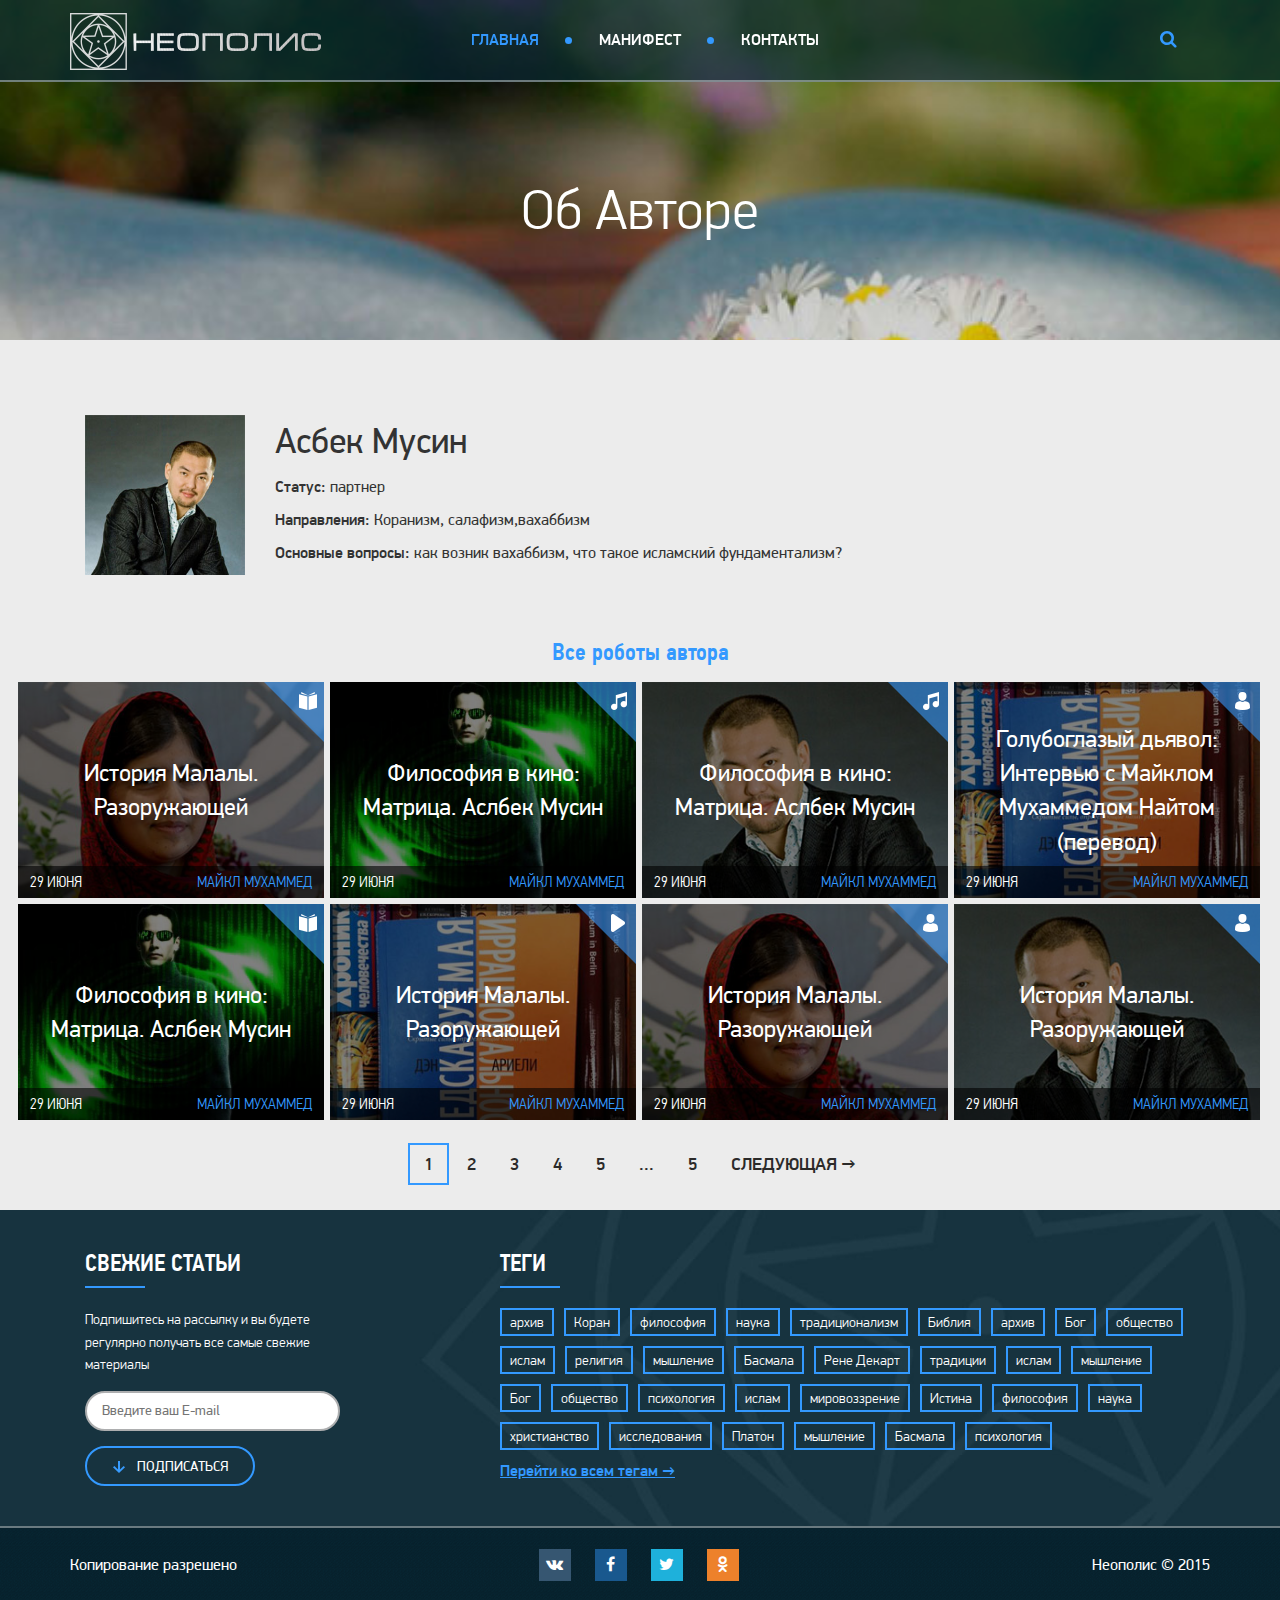
==== aboutAuthor.html @ b9168778 "about" ====
<!DOCTYPE html>
<html lang="en">
<head>
	<meta charset="utf-8">
	<meta http-equiv="X-UA-Compatible" content="IE=edge">
	<meta name="viewport" content="width=device-width, initial-scale=1">
	<title>Neopolis</title>
	<!-- Bootstrap -->
	<link href="css/bootstrap.min.css" rel="stylesheet">
	<link rel="stylesheet" href="css/font-awesome.min.css">
	<link rel="stylesheet" href="css/jquery.mCustomScrollbar.min.css">
	<link rel="stylesheet" href="css/style.css"> 

	<!-- HTML5 Shim and Respond.js IE8 support of HTML5 elements and media queries -->
	<!-- WARNING: Respond.js doesn't work if you view the page via file:// -->
	<!--[if lt IE 9]>
	  <script src="https://oss.maxcdn.com/libs/html5shiv/3.7.0/html5shiv.js"></script>
	  <script src="https://oss.maxcdn.com/libs/respond.js/1.4.2/respond.min.js"></script>
	  <![endif]-->
	</head>
	<body>
		<header>
			<div class="navbar navbar-default navbar-fixed-top" role="navigation">
				<div class="container">
					<div class="navbar-header">
						<button type="button" class="navbar-toggle" data-toggle="collapse" data-target=".navbar-collapse">
							<span class="sr-only">Toggle navigation</span>
							<span class="icon-bar"></span>
							<span class="icon-bar"></span>
							<span class="icon-bar"></span>
						</button>
						<a class="navbar-brand" href="#"><img src="img/logo.png" height="57" width="251" alt=""></a>
					</div>
					<div class="navbar-collapse collapse">
						<ul class="nav navbar-nav">
							<li class="active"><a class="transition" href="#">Главная</a></li>
							<li><a class="transition" href="#">Манифест</a></li>
							<li><a class="transition" href="#">Контакты</a></li> 
						</ul>
						<div class="pull-right col-md-3">
							<form class="search transition">
								<input class="transition" type="text" placeholder = "Искать...">
								<input type="submit">
								<i class="fa fa-search"></i>
							</form>
						</div>

					</div><!--/.nav-collapse -->
				</div>
			</div> 
		</header>
		<section class="page aboutauthor">
			<div class="page_title text-center">
				<p class="title">Об Авторе</p> 
			</div>
			<div class="page_content container">
			<div class="author_info">
				<div class="col-lg-2 col-md-3 col-sm-4 photo">
					<img src="img/authorphoto.jpg" height="370" width="246" alt="author">
				</div>
				<div class="col-lg-10 col-md-9 col-sm-8">
					<p class="name">Асбек Мусин</p>
					<p class="status"><strong>Статус:</strong> партнер</p>
					<p class="direction"><strong>Направления:</strong> Коранизм, салафизм,вахаббизм</p>
					<p class="main_quetions"><strong>Основные вопросы:</strong> как возник вахаббизм, что такое исламский фундаментализм?</p>

				</div>
			</div>
			</div>
			<div class="container-fluid">  

				<!-- categories Plus Filters -->
				<div class="categories"> 

					<!-- categories Filters -->
					<div id="filters">
						<ul class="all_publish">
							<li><a id="all" href="#">Все роботы автора</a></li> 
						</ul>
					</div> 
					<!--/categories Filters --> 

					<!-- categories Wrap -->
					<div class="isotope" style="position: relative; overflow: hidden; height: 480px;" id="categories-wrap"> 

						<!-- categories Item Video Expander  -->
						<div class="categories-item  reading isotope-item">
							<div class="categories-image"> <img src="img/img_category1.jpg"> </div>
							<a href="#" class="post-overlay transition"><p>История Малалы. Разоружающей</p></a> 
							<div class="post_info">
								<p class="date">29 Июня</p>
								<a href="#">Майкл Мухаммед</a>
							</div>
							<div class="stiker"><i class="read"></i></div>
						</div>
						<div class="categories-item listening isotope-item">
							<div class="categories-image"> <img src="img/img_category2.jpg"> </div>
							<a href="#" class="post-overlay transition"><p>Философия в кино: Матрица. Аслбек Мусин</p></a> 
							<div class="post_info">
								<p class="date">29 Июня</p>
								<a href="#">Майкл Мухаммед</a>
							</div>
							<div class="stiker"><i class="listen"></i></div>
						</div>
						<div class="categories-item  listening isotope-item">
							<div class="categories-image"> <img src="img/img_category3.jpg"> </div>
							<a href="#" class="post-overlay transition"><p>Философия в кино: Матрица. Аслбек Мусин</p></a> 
							<div class="post_info">
								<p class="date">29 Июня</p>
								<a href="#">Майкл Мухаммед</a>
							</div>
							<div class="stiker"><i class="listen"></i></div>
						</div>
						<div class="categories-item  authors isotope-item">
							<div class="categories-image"> <img src="img/img_category4.jpg"> </div>
							<a href="#" class="post-overlay transition"><p>Голубоглазый дьявол: Интервью с Майклом Мухаммедом Найтом (перевод)</p></a> 
							<div class="post_info">
								<p class="date">29 Июня</p>
								<a href="#">Майкл Мухаммед</a>
							</div>
							<div class="stiker"><i class="author"></i></div>
						</div>
						<div class="categories-item  reading isotope-item">
							<div class="categories-image"> <img src="img/img_category2.jpg"> </div>
							<a href="#" class="post-overlay transition"><p>Философия в кино: Матрица. Аслбек Мусин</p></a> 
							<div class="post_info">
								<p class="date">29 Июня</p>
								<a href="#">Майкл Мухаммед</a>
							</div>
							<div class="stiker"><i class="read"></i></div>
						</div>
						<div class="categories-item  watching isotope-item">
							<div class="categories-image"> <img src="img/img_category4.jpg"> </div>
							<a href="#" class="post-overlay transition"><p>История Малалы. Разоружающей</p></a> 
							<div class="post_info">
								<p class="date">29 Июня</p>
								<a href="#">Майкл Мухаммед</a>
							</div>
							<div class="stiker"><i class="watch"></i></div>
						</div>
						<div class="categories-item  authors isotope-item">
							<div class="categories-image"> <img src="img/img_category1.jpg"> </div>
							<a href="#" class="post-overlay transition"><p>История Малалы. Разоружающей</p></a> 
							<div class="post_info">
								<p class="date">29 Июня</p>
								<a href="#">Майкл Мухаммед</a>
							</div>
							<div class="stiker"><i class="author"></i></div>
						</div>
						<div class="categories-item  authors isotope-item">
							<div class="categories-image"> <img src="img/img_category3.jpg"> </div>
							<a href="#" class="post-overlay transition"><p>История Малалы. Разоружающей</p></a> 
							<div class="post_info">
								<p class="date">29 Июня</p>
								<a href="#">Майкл Мухаммед</a>
							</div>
							<div class="stiker"><i class="author"></i></div>
						</div>
						<!--/categories Item Video Expander  --> 

						<!--/categories Item With PrettyPhoto  --> 

					</div>
					<!--/categories Wrap --> 
					<ul class="pagination">
						<li class="prev"><a href="#">&#8592 предыдущая</a></li>
						<li class="active"><a  href="#">1</a></li>
						<li><a href="#">2</a></li>
						<li><a href="#">3</a></li>
						<li><a href="#">4</a></li>
						<li><a href="#">5</a></li>
						<li><span>...</span></li>
						<li><a href="#">5</a></li>
						<li class="next"><a href="#">следующая &#8594</a></li>
					</ul>
				</div>  
			</div>
		</section>

		<footer>
			<div class="prefooter">
				<div class="container">
					<div class="new_articles col-md-3 col-sm-4">
						<h4>Свежие Статьи</h4>
						<div class="blue_line"></div>
						<p>Подпишитесь на рассылку и вы будете регулярно получать все самые свежие материалы </p>
						<form class="subscribe">
							<input type="email" placeholder="Введите ваш E-mail">
							<button class="transition" type="submit"><i></i>Подписаться</button> 
						</form>
					</div>
					<div class="tags col-sm-8 pull-right">
						<h4>ТЕги</h4>
						<div class="blue_line"></div>
						<ul class="list-unstyled list-inline">
							<li><a href="#">архив</a></li>
							<li><a href="#">Коран</a></li>
							<li><a href="#">философия</a></li>
							<li><a href="#">наука</a></li>
							<li><a href="#">традиционализм</a></li>
							<li><a href="#">Библия</a></li>
							<li><a href="#">архив</a></li>
							<li><a href="#">Бог</a></li>
							<li><a href="#">общество</a></li>
							<li><a href="#">ислам</a></li>
							<li><a href="#">религия</a></li>
							<li><a href="#">мышление</a></li>
							<li><a href="#">Басмала</a></li>
							<li><a href="#">Рене Декарт</a></li>
							<li><a href="#">традиции</a></li>
							<li><a href="#">ислам</a></li>
							<li><a href="#">мышление</a></li>
							<li><a href="#">Бог</a></li>
							<li><a href="#">общество</a></li>
							<li><a href="#">психология</a></li>
							<li><a href="#">ислам</a></li>
							<li><a href="#">мировоззрение</a></li>
							<li><a href="#">Истина</a></li>
							<li><a href="#">философия</a></li>
							<li><a href="#">наука</a></li>
							<li><a href="#">христианство</a></li>
							<li><a href="#">исследования</a></li>
							<li><a href="#">Платон</a></li>
							<li><a href="#">мышление</a></li>
							<li><a href="#">Басмала</a></li>
							<li><a href="#">психология</a></li>
						</ul>
						<a class="all_tags" href="#">Перейти ко всем тегам &#8594</a>
					</div>
				</div>
			</div>
			<div class="copyright"> 
				<div class="container">
					<p class="text-left">Копирование разрешено</p>
					<ul class="social">
						<li><a class="vk" href="#"><i class="fa fa-vk"></i></a></li>
						<li><a class="fb" href="#"><i class="fa fa-facebook"></i></a></li>
						<li><a class="tw" href="#"><i class="fa fa-twitter"></i></a></li>
						<li><a class="od" href="#"><i class="fa fa-odnoklassniki"></i></a></li>
					</ul>
					<p class="text-right">Неополис © 2015</p>
				</div>
			</div>
		</footer> 
		<!-- jQuery (necessary for Bootstrap's JavaScript plugins) -->
		<script src="https://ajax.googleapis.com/ajax/libs/jquery/1.11.0/jquery.min.js"></script>
		<!-- Include all compiled plugins (below), or include individual files as needed -->
		<script src="js/bootstrap.min.js"></script>
		<script type="text/javascript" src="js/jquery.isotope.js"></script>
		<script type="text/javascript" src="js/selectbox.js"></script>
		<script type="text/javascript" src="js/jquery.mCustomScrollbar.concat.min.js"></script>
		<script type="text/javascript" src="js/script.js"></script>  
	</body>
	</html>
---- css/style.css ----
@font-face {
	font-family: 'PFDinTextProLight';
	src: url('../fonts/PFDinTextCondPro-Light.ttf') format('truetype');
}
@font-face {
	font-family: 'PFDinTextProMedium';
	src: url('../fonts/PFDinTextCondPro-Medium.ttf') format('truetype');
}
@font-face {
	font-family: 'PFDinDisplayProRegular';
	src: url('../fonts/PFDinDisplayPro-Regular.ttf') format('truetype');
}
@font-face {
	font-family: 'PFDinDisplayProBold';
	src: url('../fonts/PFDinDisplayPro-Bold.ttf') format('truetype');
}
@font-face {
	font-family: 'PFDinDisplayProMedium';
	src: url('../fonts/PFDinDisplayPro-Medium.ttf') format('truetype');
}
@font-face {
	font-family: 'PFDinDisplayProLight';
	src: url('../fonts/PFDinDisplayPro-Light.ttf') format('truetype');
}
@font-face {
	font-family: 'PFDinDisplayProThin';
	src: url('../fonts/PFDinDisplayPro-Thin.ttf') format('truetype');
}
body{
	font-family: "PFDinDisplayProRegular";
}
input:focus,textarea:focus,button:focus{
	outline: none;
}
a, a:hover, a:focus{
	color: #3399ff;
}
a:focus{
	text-decoration: none;
}
.transition{
	transition:300ms all ease;
}
.navbar {
	border: none;
	min-height: 80px;
	background: rgba(8, 38, 51 ,0.7);
	border-bottom: 2px solid rgba(255,255,255,0.4);
}
.navbar-default .navbar-brand{
	padding: 13px 15px;
}
.navbar-nav{
	margin-left: 105px;
}
.navbar-default .navbar-nav>.active>a,
.navbar-default .navbar-nav>.active>a:hover,
.navbar-default .navbar-nav>.active>a:focus{
	color: #3399ff;
	background: none;
} 

}
.navbar-toggle{
	border-color: #fff;
	margin-top: 30px;
}
.navbar-default .navbar-nav>li a{
	font-family: "PFDinDisplayProMedium";
	position: relative;
	font-size: 16px;
	color: #fff;
	text-transform: uppercase;
	padding: 0 30px;
	display: block;
	height: 100%;
	line-height: 80px;
}
.navbar-nav>li a:after{
	content: " ";
	position: absolute;
	right: -3px;
	top: 50%;
	margin-top: -3px;
	height: 7px;
	width: 7px;
	border-radius: 50%;
	background: #3399ff; 
}  
.navbar-nav>li:last-child a:after{
	display: none;
}
.navbar-default .navbar-nav>li>a:hover,
.navbar-default .navbar-nav>li>a:focus{
	background:none;
	color: #3399ff; 

}
.search{
	height: 40px; 
	border-radius: 20px;
	margin-top: 20px;
	width: 40px;
	float: right;
	margin-right: 17px;
	cursor: pointer;
}
.search input{
	height: 100%;
	width: 0%;
	margin-left: 12px;
	font-style: italic;
	padding-left: 5px;
	font-size: 16px;
	background-color: transparent;
	color: #b9bdbd;
	border: none;
}
.search input[type="submit"]{
	position: absolute;
	right: 30px;
	top: 0;
	width: 30px!important;
	height: 100%;
	background: transparent;
	z-index: 10;
	border: none;
	box-shadow: none;
	text-indent: -9999px;
}
.search i{
	font-size: 18px;
	color: #39F;
}
.search:hover{
	width: 100%;
	border:2px solid #3399ff;
	margin-right: 0;
}
.search:hover input{
	width: 80%;
}
/*slider*/ 
#Carousel,.carousel-inner{
	max-height: 650px;
} 
#Carousel .container{
	position: relative;
} 
.carousel-indicators{
	top: 205px;
	width: auto;
	left: 15px;
	margin-left: 0;
}
.carousel-indicators .active{
	background: #3399ff;
	border-color: #3399ff;
	width: 10px;
	height: 10px; 
	margin-right: 7px;
}
.carousel-indicators li{
	border: 2px solid #727a6d;
	margin:0;
	margin-right: 7px;
}
.carousel-inner .item img{
	width: 100%;
	float: left;
} 
.description{
	color: #fff;
	position: absolute;
	top:40%;
	line-height: 1.5;
	font-size: 16px;
}
.description h2{
	font-family: 'PFDinDisplayProMedium'; 
	font-size: 38px;
	margin-top: 0;
} 
.description .btn_read_more{ 
	font-family: 'PFDinDisplayProMedium';
	height: 40px;
	width: 165px;
	line-height: 36px; 
	text-transform: uppercase;
	margin-top: 30px;
	border: 2px solid #3399ff;
	text-align: center;
	border-radius: 20px;
	display: inline-block;
	text-decoration: none;
	color: #fff;
}
.description .btn_read_more i{
	color: #3399ff;
	font-size: 22px;
	line-height: 36px;
	margin-right: 10px;
}

.description .btn_read_more:hover{
	background:#3399ff;  
	cursor: pointer;
	color: #fff;
}
.description .btn_read_more:hover i{
	color: #fff;
}  
/********Categories*********/
.filters{
	text-align: center;
	margin-top: 42px;
	margin-bottom: 30px;
	padding:0;
}
.filters li{
	display: inline-block;
}

.filters li a{
	width: 172px;
	height: 42px;
	display: block;
	font-family: 'PFDinDisplayProBold';
	font-size: 16px;
	text-transform: uppercase;
	color: #2b2a29;
	line-height: 38px;
	text-decoration: none;
	border: 2px solid transparent;
} 
.filters li a:not(#all){
	position: relative;
	padding-left: 25px; 
}
.filters li a:not(#all):before,.title span i{
	content: "";
	position: absolute;
	top: 11px;
	width: 25px;
	height: 20px;
	display: block;
}
.filters li a.read:before{ 
	background: url(../img/icons.png) no-repeat;
	background-position: 0 0;
	left: 45px;
}
.filters li a.watch:before{ 
	background: url(../img/icons.png) no-repeat;
	background-position: -30px 0;
	left: 40px;
}
.filters li a.listen:before{ 
	background: url(../img/icons.png) no-repeat;
	background-position: -60px 0;
	left: 40px;
}
.filters li a.author:before{ 
	background: url(../img/icons.png) no-repeat;
	background-position: -90px 0;
	left: 45px;
}
.filters li a.active,.filters li a:hover{
	border:2px solid #3399ff;
}
.categories-item.isotope-item{
	border: 3px solid transparent;
	height: 222px;
	overflow: hidden;
} 
.categories-item.isotope-item:hover .post-overlay,
.categories-item.isotope-item:focus .post-overlay{
	text-decoration: none;
	background: rgba(0,0,0,0);
}
.categories-item.isotope-item img{
	width: 100%;
}
.post-overlay {
	position: absolute;
	top: 0;
	left: 0;
	width: 100%;
	height: 100%;
	background: rgba(0,0,0,.5);
	display: table;
	text-align: center;
	padding:0 30px; 
}
.post-overlay p{
	display: table-cell;
	vertical-align: middle;
	font-size: 24px;
	color: #fff;
}  
.post_info{
	position: absolute;
	bottom: 0;
	left: 0;
	width: 100%;
	height: 32px;
	background: rgba(0,0,0,.6);
	font-size: 16px;
	text-transform: uppercase;
	color: #fff;
	padding: 0 12px;
	line-height: 32px;
	font-family: "PFDinTextProLight";
	text-align: right;
}
.post_info .date{
	float: left;
}
.stiker {
	display: block;
	position: absolute;
	top: 0;
	right: 0; 
	border-top: 60px solid  rgba( 56, 155, 254, .6);
	border-left: 60px solid transparent 
} 
.stiker i {
	display: block;
	width: 20px;
	position: absolute;
	height: 20px;
	background: url(../img/icons.png) no-repeat;
	right: 5px;
	top: -50px;
}
i.read{
	background-position: 0px -20px;
}
i.watch{
	background-position: -30px -20px;
}
i.listen{
	background-position: -60px -20px;
}
i.author{
	background-position: -90px -20px;
} 
/******pagination******/

.pagination{
	display: block;
	text-align: center;
}
.pagination li{
	display: inline-block;
}
.pagination .prev{
	display: none;
}
.pagination>li>a,.pagination>li>span{
	font-family: 'PFDinDisplayProMedium';
	font-size: 18px;
	color: #2b2a29;
	text-transform: uppercase;
	padding: 6px 14px;
	border: 2px solid transparent;
	background-color: transparent;
}
.pagination>.active>a, .pagination>.active>a:hover, .pagination>.active>a:focus{
	background: none;
	color: #2b2a29;
	border: 2px solid #3399ff;
}
.pagination>li>a:hover,.pagination>li>span:hover, 
.pagination>li>a:focus {
	color: #3399ff;
	border-color: transparent;
	background: none;
}
/********Footer*******/
.prefooter{ 
	background: url(../img/prefooter_bg.jpg) no-repeat;
	background-size: cover;
	color: #fff;
	padding: 30px 0;
}
.prefooter h4{
	font-family: 'PFDinTextProMedium';
	font-size: 24px;
	text-transform: uppercase;
}
.blue_line{
	width: 60px;
	height: 2px;
	background: #3399ff;
	margin-bottom: 20px;
}
.new_articles p{
	font-family: 'PFDinDisplayProLight';
	line-height: 1.6;
}
.subscribe input,.subscribe button,form.contact button{
	width: 100%;
	height: 40px;
	border: 2px solid #adaeaf;
	border-radius: 20px;
	padding: 0 15px;
	color: #2b2a29;
	margin: 5px 0 10px;
}
.subscribe button[type="submit"],form.contact button{
	width: 170px;
	border: 2px solid #3399ff;
	background: transparent;
	text-transform: uppercase;
	color: #fff; 
} 
.subscribe button[type="submit"] i,form.contact button i{
	display: inline-block;
	width: 14px;
	height: 12px;
	margin-right: 10px;
	margin-bottom: -2px;
	background: url(../img/arrows.png) no-repeat;
}
.subscribe button[type="submit"]:hover ,form.contact button:hover{
	background: #3399ff;
	color: #fff;
}
.subscribe button[type="submit"]:hover i, form.contact button:hover i{
	background-position: 0px -12px;
}
.tags{
	padding-left: 50px;
}
.tags ul{
	margin: 0;
}
.tags ul li{
	margin: 0 7px 10px 0;
	padding: 0;
	border: 2px solid #3399ff;
}
.tags ul li a{ 
	display: block;
	font-family: 'PFDinDisplayProLight';
	color: #fff;
	padding: 2px 8px;
}
.tags ul li:hover, .tags ul li:hover a{
	background: #3399ff;
	text-decoration: none;
}
.tags .all_tags{
	text-decoration: underline;
	font-size: 16px;
	font-family: 'PFDinDisplayProMedium';
}
.tags .all_tags:hover{
	opacity: 0.7;
}

footer .copyright{
	height: 76px;
	background: url(../img/footer_bg.gif);
	border-top: 2px solid #6a7a80;
	line-height: 74px;
	color: #fff;
	font-size: 16px;
	text-align: center; 
}
.copyright p{ 
	margin: 0;
}
.copyright p.text-left{
	float: left;
}
.copyright p.text-right{
	float: right;
}
.copyright .social{
	padding:0;
	display: inline-block;
	margin: 0;
	margin-left: -52px; 
}
.copyright .social li{
	display: inline-block;
	margin: 0 10px;
}
.copyright .social li a {
	display: block;
	width: 32px;
	height: 32px;
	color: #fff;
	line-height: 32px;
}
.copyright .social li a:hover{
	opacity: 0.5;
}
.vk{
	background: #365671;
}
.fb{
	background: #19588e;
}
.tw{
	background: #1eb1db;
}
.od{
	background: #ed812b;
}
/* Isotope Transitions */	

.isotope, .isotope .isotope-item {
	-webkit-transition-duration: 0.8s;
	-moz-transition-duration: 0.8s;
	-ms-transition-duration: 0.8s;
	-o-transition-duration: 0.8s;
	transition-duration: 0.8s;
}

.isotope {
	-webkit-transition-property: height, width;
	-moz-transition-property: height, width;
	-ms-transition-property: height, width;
	-o-transition-property: height, width;
	transition-property: height, width;
}

.isotope .isotope-item {
	-webkit-transition-property: -webkit-transform, opacity;
	-moz-transition-property: -moz-transform, opacity;
	-ms-transition-property: -ms-transform, opacity;
	-o-transition-property: -o-transform, opacity;
	transition-property: transform, opacity;
}

.isotope.no-transition, .isotope.no-transition .isotope-item, .isotope .isotope-item.no-transition {
	-webkit-transition-duration: 0s;
	-moz-transition-duration: 0s;
	-ms-transition-duration: 0s;
	-o-transition-duration: 0s;
	transition-duration: 0s;
}

/******************CONTACT***************************/
.page{
	background: #ececec;
}
.page_title{
	padding-top: 80px;
	height: 340px;
	display: table;
	width: 100%;
	
}
.page_title p.title{
	display: table-cell;
	vertical-align: middle;
	font-family: 'PFDinDisplayProLight'; 
	font-size: 56px;
	color: #fff;
}
.page_content{
	padding-top: 75px;
	padding-bottom: 60px;
}
section.page .page_title{
	background-attachment: fixed;
	-webkit-background-size: cover;
	background-size: cover;
}
.contacts .page_title{
	background: url(../img/contact_bg.jpg) no-repeat ; 
}
.contacts p, .cooperation p.text-center{
	font-family: 'PFDinDisplayProMedium';
	font-size: 24px;
	color: #3399ff;
	margin-bottom: 55px;
}
form.contact input,
.selectbox .select,
form.contact textarea{
	font-family: 'PFDinDisplayProLight';
	width: 100%;
	margin-bottom: 18px;
	border-radius: 23px;
	height: 46px;
	padding: 0 20px;
	line-height: 44px;
	border:2px solid #adaeaf;
	font-size: 16px;
}
form.contact textarea{
	height: 200px;
	resize: none;
}
form.contact textarea:focus,form.contact input:focus{
	border-color: #3399ff;
}
form.contact button{
	color: #2b2a29;
	display: block;
	margin: 0 auto;
} 
.selectbox, .selectbox .select{
	width: 100%;
} 
.selectbox .select{
	background: #fff;
}
.selectbox .select:hover, .selectbox.open .select{
	background: #3399ff;
	border-color: #3399ff; 
	color: #fff;
}
.selectbox .select:hover .text{
	color: #fff;
}
.trigger{
	position: absolute; 
	top: 0;
	right: 0;
	width: 40px;
	font: normal normal normal 14px/1 FontAwesome;
	font-size: 24px; 
	line-height: 44px;
} 
.trigger:before {
	content: "\f107";
	font-size: inherit;
	color: #3399ff;
}
.selectbox .select:hover .trigger:before{
	color: #fff;
}
.selectbox.open .trigger:before {
	content: "\f106";
	color: #fff;
}
.dropdown {
	width: 100%;
	z-index: 10!important;
	top: 5px!important;
	max-height: 315px!important;
	overflow: auto;
	padding: 0;
	list-style: none;
	background-color: #fff; 
	border: 2px solid #3399ff;
	border-radius: 23px;
}
.dropdown ul{
	list-style: none;
	padding: 0 20px;
	line-height: 38px;
	color: #999;
}
.dropdown ul li{
	font-size: 16px;
	cursor: default;
}

/****SCROLL*****/
.mCSB_scrollTools .mCSB_dragger .mCSB_dragger_bar{
	width: 7px;
	margin-right: 10px;
}

.mCS-minimal-dark.mCSB_scrollTools .mCSB_dragger .mCSB_dragger_bar{
	background-color: #3399ff; background-color: rgba(51,153,255,0.8);
	filter: "alpha(opacity=20)"; -ms-filter: "alpha(opacity=20)"; 
}

.mCS-minimal-dark.mCSB_scrollTools .mCSB_dragger:active .mCSB_dragger_bar,
.mCS-minimal-dark.mCSB_scrollTools .mCSB_dragger.mCSB_dragger_onDrag .mCSB_dragger_bar{
	background-color: #3399ff; background-color: rgba(51,153,255,1);
	filter: "alpha(opacity=50)"; -ms-filter: "alpha(opacity=50)"; 
}
/*************************************/

/**********POST**************/
.post .page_title{
	background: url(../img/post_bg.jpg) no-repeat ; 
}
p.title span{
	font-family: 'PFDinDisplayProMedium';
	font-size: 20px;
	display: inline-block;
	position: relative;
	padding-left: 25px;
}
p.title span.post_category{
	margin-right: 35px;
}
.title span i{ 
    background: url(../img/icons.png) no-repeat;
    left: 0;
    top: 5px;
}
.title span i.read{
	background-position: 0px -20px;
} 
.title span i.clock{
	background-position: -112px -20px;
}
article {  
	font-family: 'PFDinTextProLight';
	font-size: 16px;
	color: #141719;
	-webkit-column-count:2;  
	-moz-column-count:2;  
	column-count:2;
	-webkit-column-gap: 60px;  
	-moz-column-gap: 60px;  
	column-gap: 60px;    
} 
article strong{
	font-family: 'PFDinTextProMedium';
	font-weight: normal;
}
blockquote { 
	font-size: 16px;
	border-left: 4px solid #3399ff;
	background-color: rgba( 27, 45, 61,.8 );
	color: #fff;
}
mark{
	padding-left: 15px;
	background: transparent;
	display: inline-block;
	background: url(../img/bulb.png) no-repeat 1px center;
}
mark cite{
	display: inline-block;
	border: 2px dotted #375772;
	border-radius: 12px;
	padding: 15px 25px;
	color: #375772;
}
.all_publish{
	font-family: 'PFDinTextProMedium';
	list-style: none; 
	padding: 0;
	text-align: center;
	font-size: 24px;
	text-transform: uppercase;
} 
.all_publish a:hover{
	text-decoration: none;
}
.post_tags p,.soc_share p{
	font-family: 'PFDinTextProMedium';
	text-transform: uppercase;
	color: #535353;
	font-size: 18px;
	display: inline-block;
	margin-right: 10px;
}
.soc_share,.post_tags{
	padding-left: 35px;
	line-height: 40px;
	margin-top: 50px;
}
.post_tags ul,.soc_share ul{
	padding: 0;
	list-style: none;
	display: inline-block;
	margin-bottom: 0;
}
.post_tags ul li,.soc_share ul li{
	display: inline-block;
}
.post_tags ul li a,.soc_share ul li a{
	display: block;
	color: #383a3c; 
	border: 2px solid #b8b9ba;
}
.post_tags ul li a:hover{
	text-decoration: none;
	opacity: 0.8;
	color: #3399ff;
	border-color: #3399ff;
}
.post_tags ul li a{
	font-family: 'PFDinTextProLight';
	font-size: 16px;
	margin-right: 4px;
	padding: 2px 8px;
	line-height: 1.4;
}
.soc_share ul li a{
	width: 40px;
	height: 40px; 
	border-radius: 50%;
	text-align: center;
	font-size: 20px;
	margin-right: 5px;
}
.soc_share ul li a:hover{
	background: #3399ff;
	border-color: #3399ff;
	color: #fff;
}
/********MANIFESR*********/
.manifest .page_title{
	background: url(../img/manifest_bg.jpg) no-repeat ; 
}
/*********Cooperation*****/
.cooperation .page_title{
	background: url(../img/сooperation_bg.jpg) no-repeat ; 
}
.cooperation p.text-center{
	margin-top: 30px;
}
.cooperation form button i{
    height: 13px;
    background-position: -14px 0px;
}
.cooperation form button:hover i{
	background-position: -14px -13px;
}

/************aboutAuthor***********/
.aboutauthor .page_title{
	background: url(../img/aboutAuthor_bg.jpg) no-repeat ; 
}
.author_info{
	font-size: 16px;
}
.author_info  p strong{
	font-family: 'PFDinDisplayProMedium';
	font-weight: normal;
}
.author_info p.name {
    font-size: 36px;
}
.author_info .photo{
	height: 160px;
	overflow: hidden;
}
.author_info .photo img{
	width: 100%;
	height: auto;
}
.aboutauthor .all_publish{
	text-transform: none;
}
/************responsive******/
@media (min-width: 1600px){
	.description{
		top: 35%;
	}
}
@media (min-width: 1800px){
	.description{
		top: 30%;
	}
}

@media (max-width: 1199px){
	.navbar-nav{
		margin-left: 20px;
	}
	.carousel-indicators{
		top: 150px;
	}
}
@media (max-width: 991px){  
	.carousel-indicators{
		top: 125px;
	}
	.filters li a{
		width: 120px;
		height: 32px;
		line-height: 28px;
	}
	.filters li a:not(#all):before{
		top: 7px;
	}
	.filters li a.read:before,.filters li a.author:before{
		left: 20px;
	}
	.filters li a.watch:before,.filters li a.listen:before{  
		left: 15px;
	} 
}
@media (max-width: 767px){  
	.navbar-nav>li a{
		font-size: 13px;
		text-align: center;
		line-height: 36px;
	}
	.navbar-nav>li a:hover{
		border-color: transparent;
	}
}
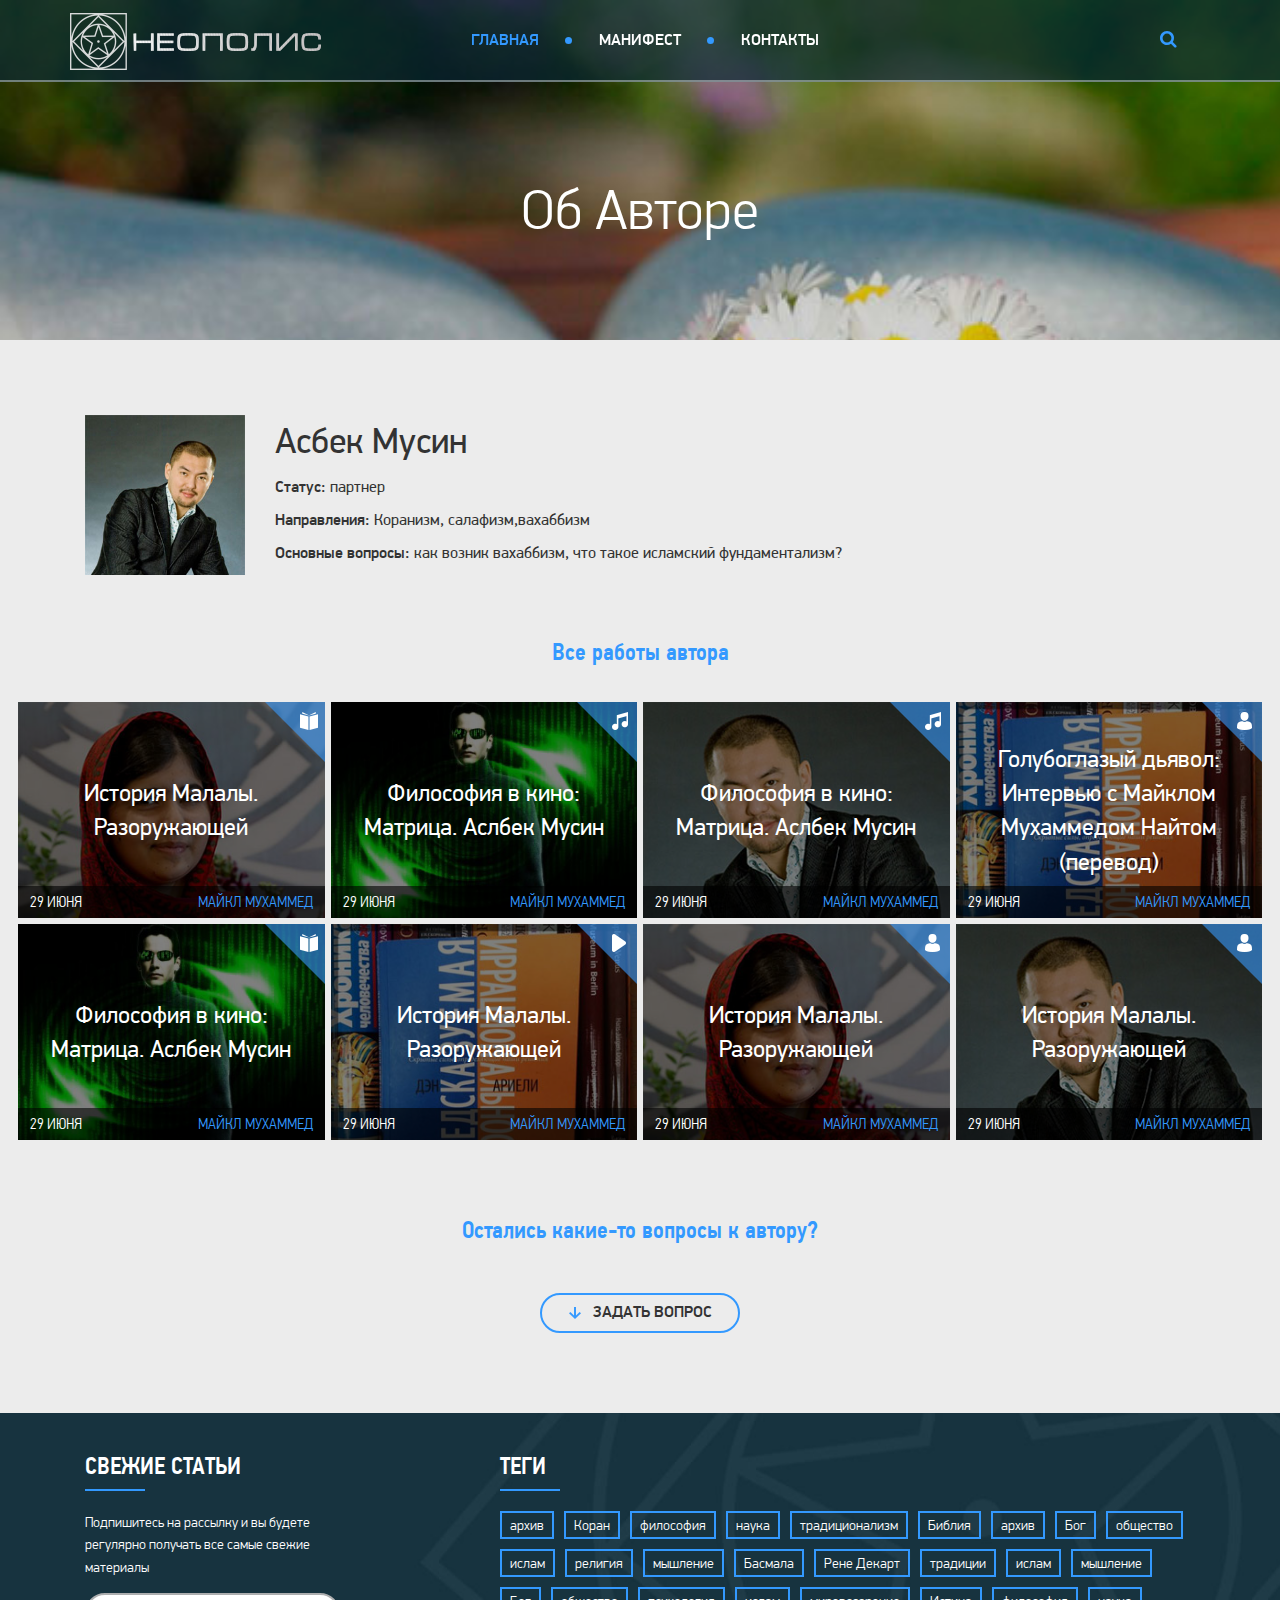
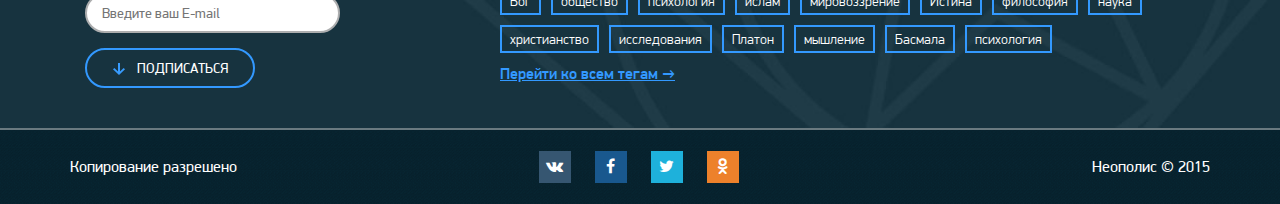
==== commit d1479f8e: "responsive" ====
--- a/aboutAuthor.html
+++ b/aboutAuthor.html
@@ -54,36 +54,30 @@
 				<p class="title">Об Авторе</p> 
 			</div>
 			<div class="page_content container">
-			<div class="author_info">
-				<div class="col-lg-2 col-md-3 col-sm-4 photo">
-					<img src="img/authorphoto.jpg" height="370" width="246" alt="author">
-				</div>
-				<div class="col-lg-10 col-md-9 col-sm-8">
-					<p class="name">Асбек Мусин</p>
-					<p class="status"><strong>Статус:</strong> партнер</p>
-					<p class="direction"><strong>Направления:</strong> Коранизм, салафизм,вахаббизм</p>
-					<p class="main_quetions"><strong>Основные вопросы:</strong> как возник вахаббизм, что такое исламский фундаментализм?</p>
-
-				</div>
-			</div>
+				<div class="author_info">
+					<div class="col-lg-2 col-md-3 col-sm-6 photo">
+						<img src="img/authorphoto.jpg" height="370" width="246" alt="author">
+					</div>
+					<div class="col-lg-10 col-md-9 col-sm-6">
+						<p class="name">Асбек Мусин</p>
+						<p class="status"><strong>Статус:</strong> партнер</p>
+						<p class="direction"><strong>Направления:</strong> Коранизм, салафизм,вахаббизм</p>
+						<p class="main_quetions"><strong>Основные вопросы:</strong> как возник вахаббизм, что такое исламский фундаментализм?</p>
+
+					</div>
+				</div>
 			</div>
 			<div class="container-fluid">  
 
-				<!-- categories Plus Filters -->
 				<div class="categories"> 
 
-					<!-- categories Filters -->
 					<div id="filters">
 						<ul class="all_publish">
-							<li><a id="all" href="#">Все роботы автора</a></li> 
+							<li><a id="all" href="#">Все работы автора</a></li> 
 						</ul>
 					</div> 
-					<!--/categories Filters --> 
-
-					<!-- categories Wrap -->
-					<div class="isotope" style="position: relative; overflow: hidden; height: 480px;" id="categories-wrap"> 
-
-						<!-- categories Item Video Expander  -->
+					<div> 
+						
 						<div class="categories-item  reading isotope-item">
 							<div class="categories-image"> <img src="img/img_category1.jpg"> </div>
 							<a href="#" class="post-overlay transition"><p>История Малалы. Разоружающей</p></a> 
@@ -155,25 +149,14 @@
 								<a href="#">Майкл Мухаммед</a>
 							</div>
 							<div class="stiker"><i class="author"></i></div>
-						</div>
-						<!--/categories Item Video Expander  --> 
-
-						<!--/categories Item With PrettyPhoto  --> 
-
-					</div>
-					<!--/categories Wrap --> 
-					<ul class="pagination">
-						<li class="prev"><a href="#">&#8592 предыдущая</a></li>
-						<li class="active"><a  href="#">1</a></li>
-						<li><a href="#">2</a></li>
-						<li><a href="#">3</a></li>
-						<li><a href="#">4</a></li>
-						<li><a href="#">5</a></li>
-						<li><span>...</span></li>
-						<li><a href="#">5</a></li>
-						<li class="next"><a href="#">следующая &#8594</a></li>
-					</ul>
-				</div>  
+						</div> 
+						<div class="clearfix"></div>
+					</div>  
+				</div> 
+			</div>
+			<div class="have_quetions">
+				<p>Остались какие-то вопросы к автору?</p>
+				<button class="transition"><i></i>Задать вопрос</button>
 			</div>
 		</section>
 
--- a/css/style.css
+++ b/css/style.css
@@ -269,17 +269,25 @@
 	border:2px solid #3399ff;
 }
 .categories-item.isotope-item{
+	width: 25%;
 	border: 3px solid transparent;
 	height: 222px;
 	overflow: hidden;
+	position: relative;
+	float: left;
 } 
 .categories-item.isotope-item:hover .post-overlay,
 .categories-item.isotope-item:focus .post-overlay{
 	text-decoration: none;
 	background: rgba(0,0,0,0);
 }
+.categories-image{
+	height: 100%;
+}
 .categories-item.isotope-item img{
 	width: 100%;
+	height: auto;
+	min-height: 100%;
 }
 .post-overlay {
 	position: absolute;
@@ -350,6 +358,7 @@
 .pagination{
 	display: block;
 	text-align: center;
+	margin: 50px 0 40px;
 }
 .pagination li{
 	display: inline-block;
@@ -399,7 +408,9 @@
 	font-family: 'PFDinDisplayProLight';
 	line-height: 1.6;
 }
-.subscribe input,.subscribe button,form.contact button{
+.subscribe input,.subscribe button,form.contact button,
+.modal-content form button,
+.have_quetions button{
 	width: 100%;
 	height: 40px;
 	border: 2px solid #adaeaf;
@@ -408,14 +419,18 @@
 	color: #2b2a29;
 	margin: 5px 0 10px;
 }
-.subscribe button[type="submit"],form.contact button{
+.subscribe button[type="submit"],form.contact button ,
+.modal-content form button,
+.have_quetions button{
 	width: 170px;
 	border: 2px solid #3399ff;
 	background: transparent;
 	text-transform: uppercase;
 	color: #fff; 
 } 
-.subscribe button[type="submit"] i,form.contact button i{
+.subscribe button[type="submit"] i,form.contact button i,
+.modal-content form button i,
+.have_quetions button i{
 	display: inline-block;
 	width: 14px;
 	height: 12px;
@@ -423,11 +438,15 @@
 	margin-bottom: -2px;
 	background: url(../img/arrows.png) no-repeat;
 }
-.subscribe button[type="submit"]:hover ,form.contact button:hover{
+.subscribe button[type="submit"]:hover ,form.contact button:hover,
+.modal-content form button:hover,
+.have_quetions button:hover{
 	background: #3399ff;
 	color: #fff;
 }
-.subscribe button[type="submit"]:hover i, form.contact button:hover i{
+.subscribe button[type="submit"]:hover i, form.contact button:hover i,
+.modal-content form button:hover i,
+.have_quetions button:hover i{
 	background-position: 0px -12px;
 }
 .tags{
@@ -510,40 +529,7 @@
 .od{
 	background: #ed812b;
 }
-/* Isotope Transitions */	
-
-.isotope, .isotope .isotope-item {
-	-webkit-transition-duration: 0.8s;
-	-moz-transition-duration: 0.8s;
-	-ms-transition-duration: 0.8s;
-	-o-transition-duration: 0.8s;
-	transition-duration: 0.8s;
-}
-
-.isotope {
-	-webkit-transition-property: height, width;
-	-moz-transition-property: height, width;
-	-ms-transition-property: height, width;
-	-o-transition-property: height, width;
-	transition-property: height, width;
-}
-
-.isotope .isotope-item {
-	-webkit-transition-property: -webkit-transform, opacity;
-	-moz-transition-property: -moz-transform, opacity;
-	-ms-transition-property: -ms-transform, opacity;
-	-o-transition-property: -o-transform, opacity;
-	transition-property: transform, opacity;
-}
-
-.isotope.no-transition, .isotope.no-transition .isotope-item, .isotope .isotope-item.no-transition {
-	-webkit-transition-duration: 0s;
-	-moz-transition-duration: 0s;
-	-ms-transition-duration: 0s;
-	-o-transition-duration: 0s;
-	transition-duration: 0s;
-}
-
+ 
 /******************CONTACT***************************/
 .page{
 	background: #ececec;
@@ -582,7 +568,8 @@
 }
 form.contact input,
 .selectbox .select,
-form.contact textarea{
+form.contact textarea,
+.modal-content input{
 	font-family: 'PFDinDisplayProLight';
 	width: 100%;
 	margin-bottom: 18px;
@@ -597,10 +584,12 @@
 	height: 200px;
 	resize: none;
 }
-form.contact textarea:focus,form.contact input:focus{
+form.contact textarea:focus,form.contact input:focus,
+.modal-content input:focus{
 	border-color: #3399ff;
 }
-form.contact button{
+form.contact button,
+.modal-content form button{
 	color: #2b2a29;
 	display: block;
 	margin: 0 auto;
@@ -740,13 +729,15 @@
 	padding: 15px 25px;
 	color: #375772;
 }
-.all_publish{
+.all_publish,.alphabet h4, .have_quetions p{
 	font-family: 'PFDinTextProMedium';
 	list-style: none; 
 	padding: 0;
 	text-align: center;
 	font-size: 24px;
 	text-transform: uppercase;
+	color: #3399ff;
+	margin-bottom: 30px;
 } 
 .all_publish a:hover{
 	text-decoration: none;
@@ -815,11 +806,13 @@
 .cooperation p.text-center{
 	margin-top: 30px;
 }
-.cooperation form button i{
+.cooperation form button i,
+.modal-content form button i{
     height: 13px;
     background-position: -14px 0px;
 }
-.cooperation form button:hover i{
+.cooperation form button:hover i,
+.modal-content form button:hover i{
 	background-position: -14px -13px;
 }
 
@@ -845,8 +838,207 @@
 	width: 100%;
 	height: auto;
 }
-.aboutauthor .all_publish{
+.aboutauthor .all_publish,.have_quetions p{
 	text-transform: none;
+}
+.have_quetions{
+	padding: 70px 0;
+	text-align: center;
+}
+.have_quetions p{
+	margin-bottom: 40px;
+}
+.have_quetions button{
+	font-family: 'PFDinDisplayProMedium';
+	color: #333;
+	font-size: 16px;
+	width: 200px;
+}
+/***********Author*************/
+.author2 .page_title{
+	background: url(../img/author2_bg.jpg) no-repeat ; 
+}
+.author2 .page_content{
+	padding-top: 0;
+	padding-bottom: 20px;
+} 
+.author_img{
+	width: 50%;
+	float: left;
+	height: 320px;
+	overflow: hidden;
+}
+.author_img img{
+	width: 100%;
+	height: auto;
+	min-height: 100%;
+}
+.author_description{
+	float: left;
+	width: 50%;
+	padding: 3% 6% 0;
+	height: 320px;
+	background: #fff;
+}
+.author_description .name{
+	font-family: 'PFDinDisplayProMedium';
+	font-size: 24px;
+	margin-bottom: 35px;
+}
+.author_description p{
+	font-family: 'PFDinDisplayProLight';
+	font-size: 16px;
+	color: #444;
+	margin-bottom: 35px;
+}
+.author_description .read_more{
+	font-family: 'PFDinDisplayProMedium';
+	font-size: 18px;
+	text-transform: uppercase;
+	color: #444;
+}
+/***************Tags**************/
+.tag .page_title{
+	background: url(../img/сooperation_bg.jpg) no-repeat ; 
+}
+.alphabet{
+	margin-bottom: 55px;
+}
+.letters{
+	list-style: none;
+	padding: 0; 
+}
+.letters li{
+    font-family: 'PFDinDisplayProBold';
+    display: inline-block;
+    line-height: 28px; 
+    text-transform: uppercase;
+    font-size: 16px;
+    border: 2px solid transparent;
+    margin: 0 1px 0 0;
+    float: left;
+    text-align: center;
+    width: 32px;
+    cursor: pointer;
+}
+.letters li:first-child{
+	width: 48px;
+}
+.letters li.active{
+	color: #3399ff;
+}
+.letters li:hover{
+	border: 2px solid #3399ff;
+}
+.sort_list{
+	list-style: none;
+	padding: 0;
+	-webkit-column-count:4;  
+	-moz-column-count:4;  
+	column-count:4;
+	-webkit-column-gap: 30px;  
+	-moz-column-gap: 30px;  
+	column-gap: 30px;  
+}
+.sort_list li{
+	font-family: 'PFDinTextProLight';
+	font-size: 18px;
+	color: #444;
+}
+/**********author1*******/
+
+.author1 .categories-item.isotope-item{
+	height: auto;
+	opacity: 0.9;
+}
+.author1 .categories-item.isotope-item:hover{
+	opacity: 1;
+}
+.author1 .categories-image{
+	height: 222px;
+	margin-bottom: 10px;
+	overflow: hidden;
+}
+.categories-item .name_a{
+	font-family: 'PFDinDisplayProMedium';
+	font-size: 24px;
+	color: #444;
+}
+.categories-item .question{
+	font-family: 'PFDinDisplayProLight';
+	font-size: 16px;
+	color: #444;
+	height: 66px;
+    overflow: hidden;
+}
+/***********POPUP*************/
+.modal-dialog{
+	width: 640px;
+}
+.modal-backdrop{
+	background: url(../img/modal_bg.png) no-repeat;
+	background-size: cover;
+}
+.modal-backdrop.in{
+	opacity: 1;
+}
+.modal-content {
+	padding: 35px 40px;
+	border-radius: 0;
+}
+.modal-content h4{
+	font-size: 48px;
+	margin-bottom: 30px;
+	color: #3399ff;
+	margin-top: 0;
+}
+.modal-content p{
+	font-family: 'PFDinDisplayProMedium';
+	font-size: 24px;
+	color: #000;
+	margin-bottom: 35px;
+}
+.modal-content form a {
+	font-family: 'PFDinDisplayProMedium';
+	float: right;
+	color: #3399ff;
+	font-size: 18px;
+}
+.modal-content .checkbox{
+	font-family: 'PFDinDisplayProBold';
+	float: left;
+	margin:0;
+	font-size: 18px;
+}
+.modal-content .checkbox span{
+	float: left;
+	margin-right: 10px;
+	margin-top: 4px;
+	width: 18px;
+	height: 18px;
+	border-radius: 3px;
+	position: relative;
+	border:2px solid #adaeaf;
+}
+.modal-content .checkbox span i{
+	position: absolute;
+	display: none;
+	width: 8px;
+	height: 8px;
+	background: #3399ff;
+	top: 3px;
+	left: 3px;
+}
+.modal-content .checkbox input{
+	display: none;
+}
+.modal-content .checkbox input:checked ~ span i{
+	display: block;
+}
+.modal-content form button{
+	font-family: 'PFDinDisplayProMedium';
+	margin-top: 30px;
+	font-size: 16px;
 }
 /************responsive******/
 @media (min-width: 1600px){
@@ -886,6 +1078,15 @@
 	.filters li a.watch:before,.filters li a.listen:before{  
 		left: 15px;
 	} 
+	.categories-item.isotope-item{
+		width: 33.33%;
+	}
+	.author_info .photo{
+		height: 250px;
+	}
+	section.page .page_title{
+		background-attachment: inherit;
+	}
 }
 @media (max-width: 767px){  
 	.navbar-nav>li a{
@@ -896,4 +1097,94 @@
 	.navbar-nav>li a:hover{
 		border-color: transparent;
 	}
+	.author_img,.author_description{
+		width: 100%;
+	}
+	.categories-item.isotope-item{
+		width: 50%;
+	}
+	.author_info .photo {
+		height: 230px;
+		width: 320px;
+		float: none; 
+		margin: 0 auto;
+	}
+	.page_title{
+		height: 250px;
+	}
+	.page_title p.title{
+		font-size: 44px;
+	}
+	.modal-dialog{
+		width: auto;
+	}
+	.modal-content{
+		padding: 20px 30px;
+	}
+	.modal-content h4{
+		font-size: 40px;
+		margin-bottom: 10px;
+	}
+	.modal-content p{
+		font-size: 22px;
+		margin-bottom: 15px;
+	}
+	.new_articles{
+		text-align: center;
+	}
+	.blue_line{
+		width: 40px;
+		margin: 0 auto 20px;
+	}
+	.tags{
+		text-align: center;
+		padding-left: 15px;
+	}
+	.prefooter h4{
+		font-size: 20px;
+	}
+	.copyright p.text-left,
+	.copyright p.text-right{
+		display: none;
+	}
+	.copyright .social{
+		margin-left: 0;
+	}
+	article {  
+     -webkit-column-count: 1;
+    -moz-column-count: 1;
+    column-count: 1;
+     -webkit-column-gap: 0px; 
+    -moz-column-gap: 0px;
+    column-gap: 0px;
+}
+.soc_share, .post_tags{
+	text-align: center;
+}
+.post_tags ul li a{
+	font-size: 14px;
+}
+}
+@media (max-width: 500px){ 
+	.categories-item.isotope-item{
+		width: 100%;
+	}
+	.page_title p.title {
+		font-size: 32px;
+	}
+}
+@media (max-width: 360px){ 
+	.author_info .photo {
+		height: 200px;
+		width: 100%;
+	}
+	.modal-content{
+		padding: 15px;
+	}
+	.modal-content h4 {
+		font-size: 26px;
+	}
+	.modal-content p{
+		font-size: 16px;
+	}
 }